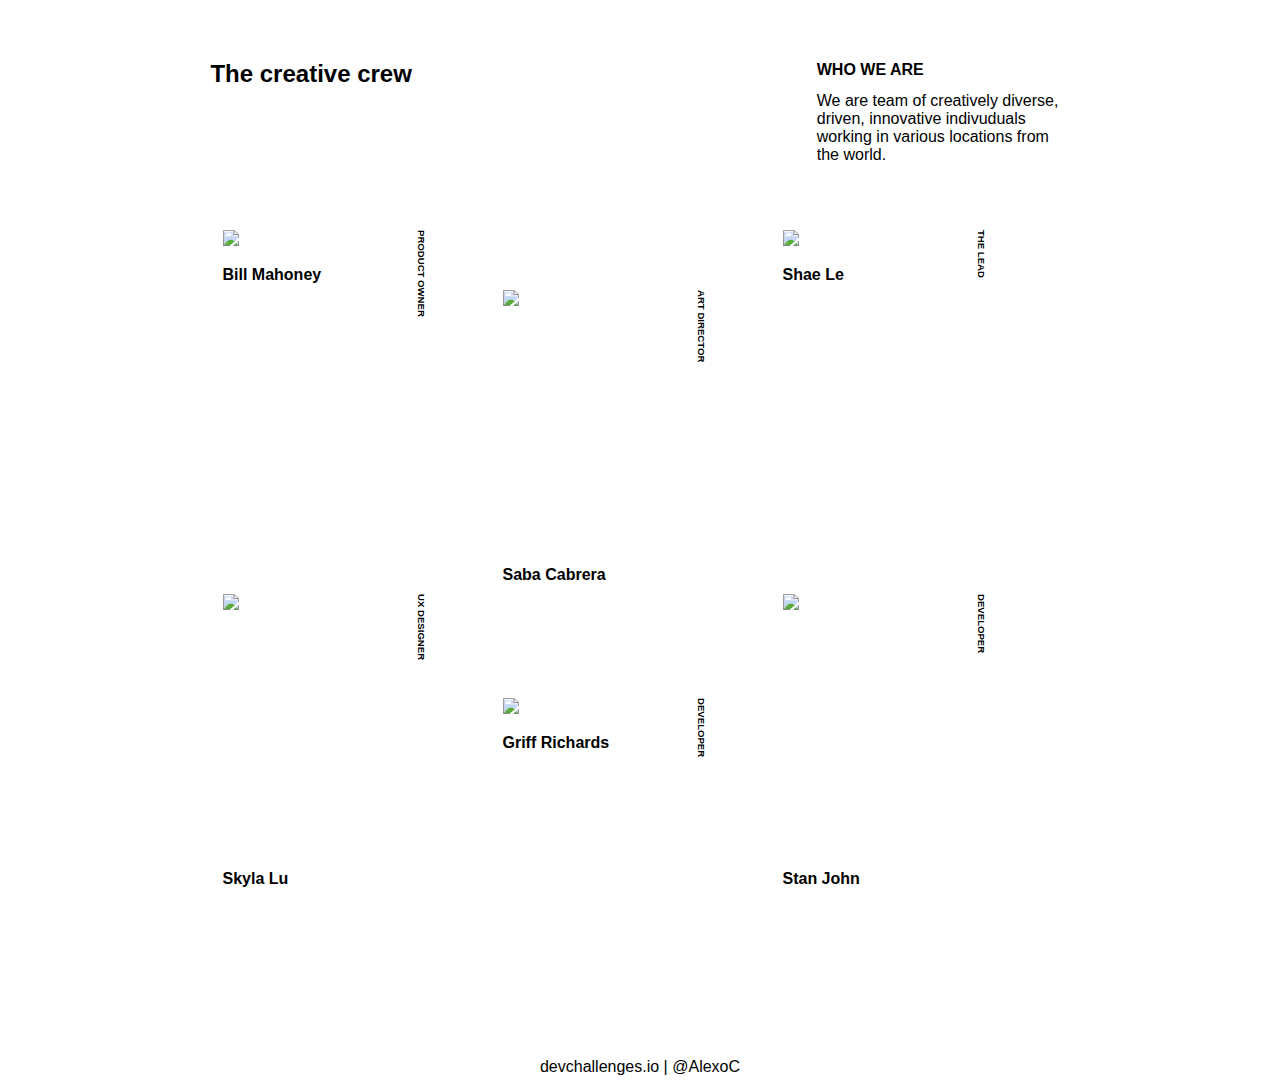
==== Challenges/MyTeam-Challenge/index.html @ 1a8a0489 "Add files via upload" ====
<!DOCTYPE html>
<html>
<head>
	<meta charset="utf-8">
	<meta name="viewport" content="width=device-width, initial-scale=1">
	<title>My team page</title>
	<link rel="stylesheet" type="text/css" href="./index.css">
</head>
<body>
	<header>
		<h2>The creative crew</h2>
		<section class="header-section-woweare">
			<h4>WHO WE ARE</h4>
			<p>We are team of creatively diverse, driven, innovative indivuduals working in various locations from the world.</p>
		</section>
	</header>

	<main>
		<div class="team-photos">
			<section class="section1">	
				<p class="specialized-text">PRODUCT OWNER</p>

				<img class="photo1" src="./my-team-page-master/photo1.png">
					<p class="name">Bill Mahoney</p>
			</section>

			<section class="section2">
				<p class="specialized-text">ART DIRECTOR</p>
				<img class="photo2" src="./my-team-page-master/photo2.png">
				<p class="name">Saba Cabrera</p>
			</section>

			<section class="section3">
				<p class="specialized-text">THE LEAD</p>
				<img class="photo3" src="./my-team-page-master/photo3.png">
				<p class="name">Shae Le</p>
			</section>

			<section class="section4">
				<p class="specialized-text">UX DESIGNER</p>
				<img class="photo4" src="./my-team-page-master/photo4.png">
				<p class="name">Skyla Lu</p>
			</section>

			<section class="section5">
				<p class="specialized-text">DEVELOPER</p>
				<img class="photo5" src="./my-team-page-master/photo5.png">
				<p class="name">Griff Richards</p>
			</section>

			<section class="section6">
					<p class="specialized-text">DEVELOPER</p>
				<img class="photo6" src="./my-team-page-master/photo6.png">
				<p class="name">Stan John</p>
			</section>


		</div>
	</main>


<footer> devchallenges.io | @AlexoC </footer>
</body>
</html>
---- Challenges/MyTeam-Challenge/index.css ----
html {
	font-family: 'Lato', sans-serif;
}
/*Posicionamiento*/
header {
	margin-top: 40px;
}

.header-section-woweare p {
	margin-top: -9px;
}



main {
	margin-top: 50px;
}

.team-photos {
	margin-left: 5px;
	display: grid;
	grid-template-columns: 150px 150px ;
	grid-template-rows: 210px 210px 270px;
	grid-row-gap: 14px;
}

.team-photos .photo2, .photo4, .photo6 {
	display: flex;
	align-self: flex-end;

}

.team-photos .text-art {
	display: flex;
	justify-content: flex-end;	
}

.team-photos {
	margin-bottom: 50px;
}

footer {
	text-align: center;
}



/*letras*/
.team-photos .section2, .section4, .section6 {
	margin-top: 46px;
}



/*Visual*/
.team-photos img {
	height: 165px;
}

.team-photos .name {
	font-weight: bold;
}

.team-photos section .specialized-text {
	margin-right: 19px;
	float: right;
	font-size: 7px;
	font-weight: bolder;
	writing-mode: vertical-lr;

}

@media(min-width: 420px) {
	main {
		display: flex;
		justify-content: center;
	}

}

@media(min-width: 740px) {
	header {
		display: flex;
		justify-content: space-around;
	}
	.header-section-woweare {
		width: 20%;
	}

.team-photos img {
	height: 260px;
}

.team-photos {
	display: grid;
	grid-template-columns: 280px 280px 280px;
	grid-template-rows: 310px 130px 310px;
	grid-row-gap: 14px;
}

.team-photos section .specialized-text {
	margin-right: 76px;
	font-size: 9.6px;
}

.team-photos .section4, .section6 {
	margin-top: 40px;
}

.team-photos .section2 {
	margin-top: 60px;
}

.team-photos .section5 {
	margin-top: 9rem;

}
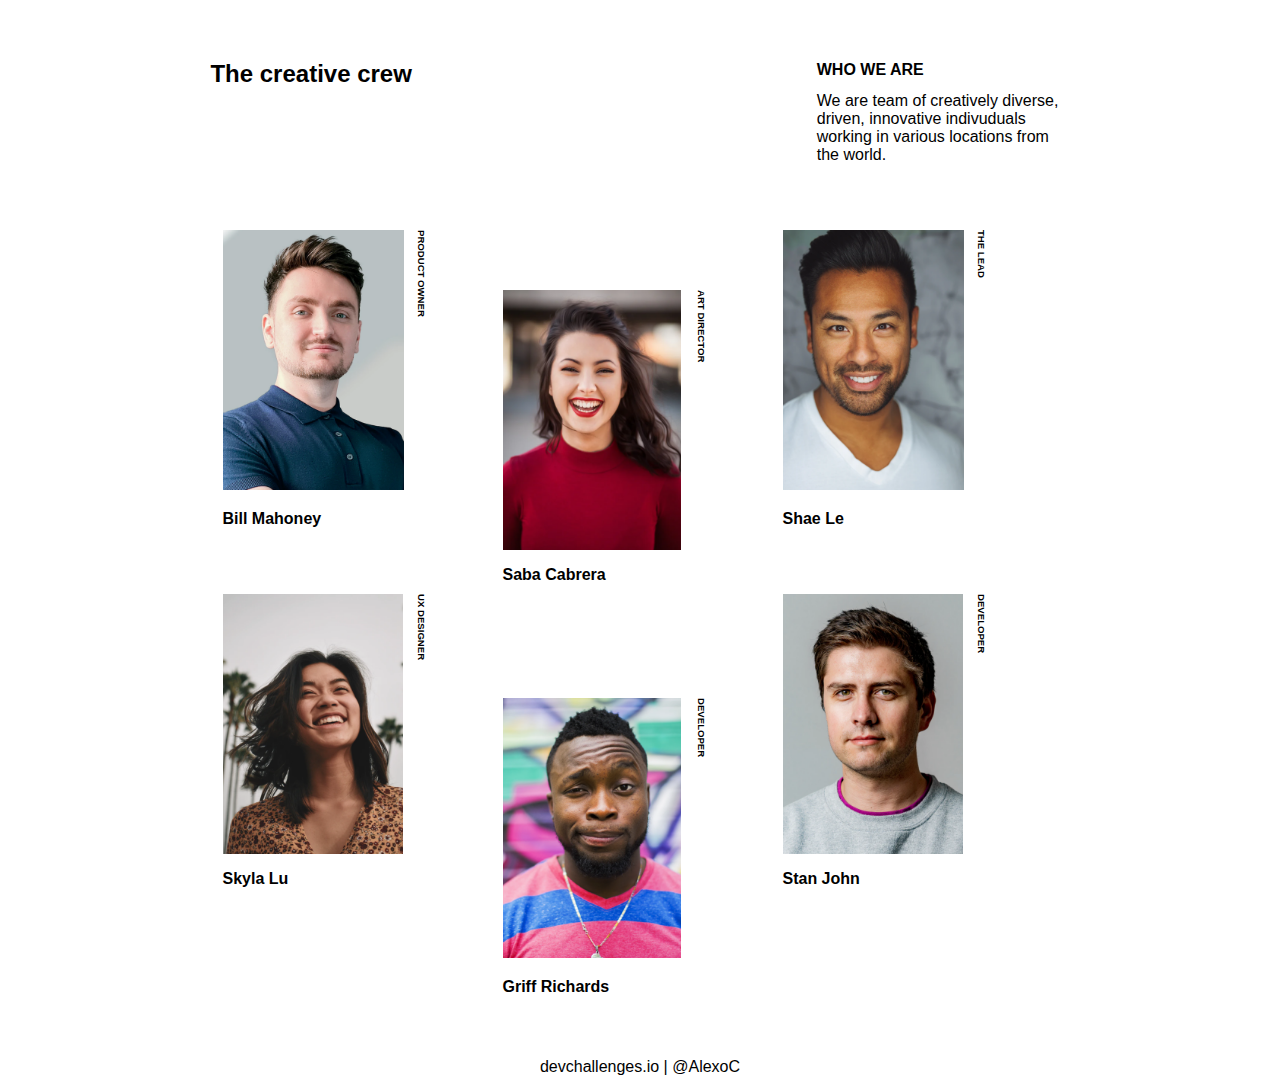
==== commit 27bfdd67: "Update index.html" ====
--- a/Challenges/MyTeam-Challenge/index.html
+++ b/Challenges/MyTeam-Challenge/index.html
@@ -20,13 +20,13 @@
 			<section class="section1">	
 				<p class="specialized-text">PRODUCT OWNER</p>
 
-				<img class="photo1" src="./my-team-page-master/photo1.png">
+				<img class="photo1" src="my-team-page-master/photo1.png">
 					<p class="name">Bill Mahoney</p>
 			</section>
 
 			<section class="section2">
 				<p class="specialized-text">ART DIRECTOR</p>
-				<img class="photo2" src="./my-team-page-master/photo2.png">
+				<img class="photo2" src="my-team-page-master/photo2.png">
 				<p class="name">Saba Cabrera</p>
 			</section>
 
@@ -61,4 +61,4 @@
 
 <footer> devchallenges.io | @AlexoC </footer>
 </body>
-</html>+</html>
